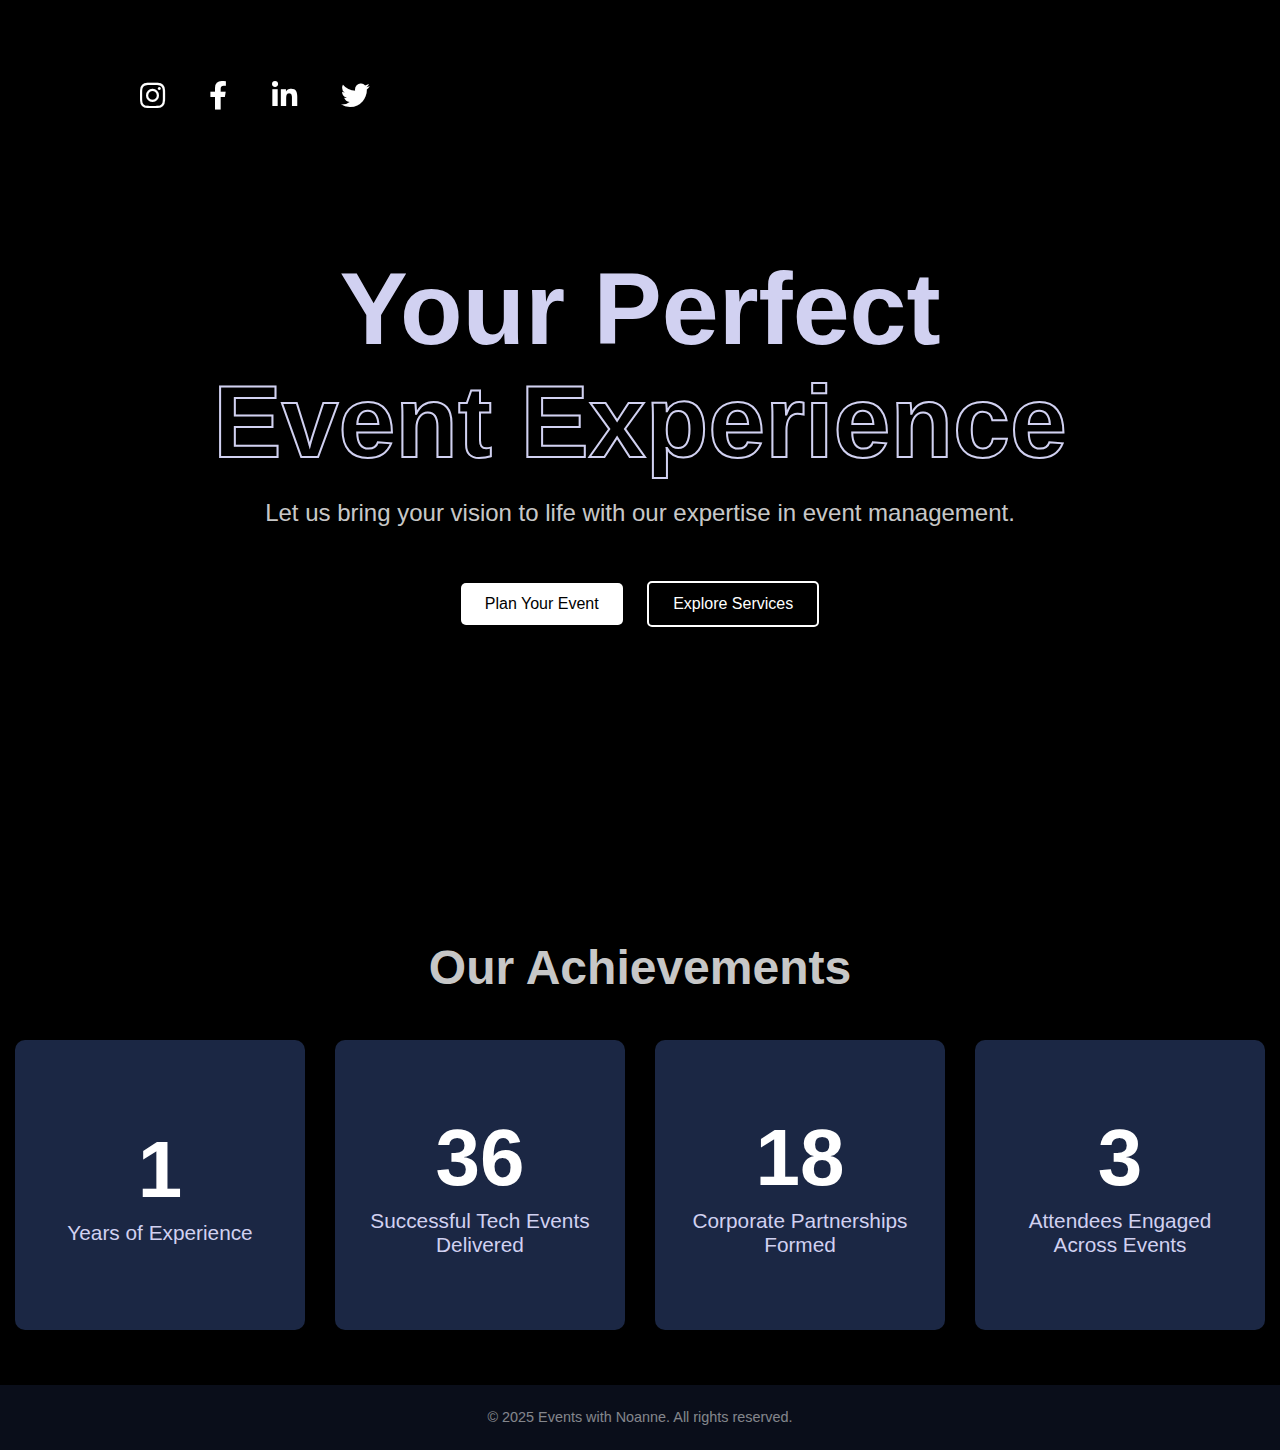
==== index.html @ 1ac38694 "minor adjustments to the styling" ====
<!DOCTYPE html>
<html lang="en">
<head>
  <meta charset="UTF-8">
  <meta name="viewport" content="width=device-width, initial-scale=1.0">
  <title>Events with Noanne</title>
  <link rel="stylesheet" href="styles.css">
  <link rel="stylesheet" href="https://cdnjs.cloudflare.com/ajax/libs/font-awesome/5.15.4/css/all.min.css">
</head>
<body>
  <header class="header">
    <nav class="transparent-nav">
      <div class="social-icons">
        <a href="https://instagram.com" target="_blank"><i class="fab fa-instagram"></i></a>
        <a href="https://facebook.com" target="_blank"><i class="fab fa-facebook-f"></i></a>
        <a href="https://linkedin.com" target="_blank"><i class="fab fa-linkedin-in"></i></a>
        <a href="https://twitter.com" target="_blank"><i class="fab fa-twitter"></i></a>
      </div>
      <div class="menu-icon" onclick="toggleDropdown()">
        <i class="fas fa-bars"></i>
      </div>
      <div id="dropdown-menu" class="dropdown-content">
        <a href="#home">Home</a>
        <a href="#services">Services</a>
        <a href="#about">About</a>
      </div>
    </nav>
  </header>

  <main class="landing">
    <div class="container">
      <h1 class="big-text">Your Perfect</h1>
      <h1 class="big-text outline">Event Experience</h1>
      <p class="subtitle">Let us bring your vision to life with our expertise in event management.</p>
      <div class="cta-buttons">
        <button class="button primary" onclick="window.location='#contact'">Plan Your Event</button>
        <button class="button secondary" onclick="window.location='#services'">Explore Services</button>
      </div>
    </div>
  </main>

  <section class="statistics">
    <h2>Our Achievements</h2>
    <div class="stats-grid">
      <div class="stat-item">
        <h3>5+</h3>
        <p>Years of Experience</p>
      </div>
      <div class="stat-item">
        <h3>100+</h3>
        <p>Successful Tech Events Delivered</p>
      </div>
      <div class="stat-item">
        <h3>50+</h3>
        <p>Corporate Partnerships Formed</p>
      </div>
      <div class="stat-item">
        <h3>10K+</h3>
        <p>Attendees Engaged Across Events</p>
      </div>
    </div>
  </section>

  <footer class="footer">
    <p>&copy; 2025 Events with Noanne. All rights reserved.</p>
  </footer>

  <script src="script.js"></script>
</body>
</html>
---- styles.css ----
/* Global Styles */
body {
    margin: 0;
    font-family: Arial, sans-serif;
    background-color: black;
    color: #d1d1f1;
    overflow-x: hidden;
  }
  
  header {
    display: flex;
    justify-content: space-between;
    align-items: center;
    padding: 20px 40px;
    background: none;
    position: sticky;
    top: 0;
    z-index: 1000;
}

.navigation .cta {
    margin-left: 10px;
}

.transparent-nav {
    position: fixed;
    top: 0;
    width: 100%;
    display: flex;
    justify-content: space-between;
    align-items: center;
    background: none;
    padding: 80px;
    padding-bottom: 50px;
    z-index: 1000;
  }
  
  .social-icons a {
    margin: 0 20px;
    margin-top: 50px;
    color: white; /* Change icon color to white */
    font-size: 1.8rem; /* Adjust icon size */
  }
  
  .social-icons a:hover {
    color: #ddd; /* Change color on hover */
  }
  
  .menu-icon {
    cursor: pointer;
    color: white; /* Change icon color to white */
  }
  
  .menu-icon:hover {
    color: #ddd; /* Change color on hover */
  }
  
  .dropdown-content {
    display: none;
    position: absolute;
    right: 10px;
    top: 50px;
    background-color: white;
    box-shadow: 0px 8px 16px 0px rgba(0,0,0,0.2);
    z-index: 1;
  }
  
  .dropdown-content a {
    color: black;
    padding: 12px 16px;
    text-decoration: none;
    display: block;
  }
  
  .dropdown-content a:hover {
    background-color: #ddd;
  }
  
  /* Landing Section */
  .landing .container {
    display: flex;
    flex-direction: column;
    align-items: center;
    justify-content: center;
    height: 90vh;
    text-align: center;
    padding: 0 20px;
  }
  
  .big-text {
    font-size: 8vw;
    font-weight: 900;
    line-height: 1.1;
    color: #d1d1f1;
    margin: 0;
  }
  
  .big-text.outline {
    -webkit-text-stroke: 2px #d1d1f1;
    color: transparent;
  }
  
  .subtitle {
    margin-top: 20px;
    font-size: 1.5rem;
    color: #ffffffcc;
  }
  
  .cta-buttons {
    margin-top: 20px;
  }
  
  .button {
    margin: 10px;
    padding: 12px 24px;
    font-size: 1rem;
    border: none;
    border-radius: 5px;
    cursor: pointer;
    transition: all 0.3s ease;
  }
  
  .button.primary {
    background-color: #ffffff;
    color: black;
  }
  
  .button.primary:hover {
    transition: all 0.3s ease;
    background-color: transparent;
    border: 1px solid #ffffff;
    color: white;
  }
  
  .button.secondary {
    background-color: transparent;
    color: #ffffff;
    border: 2px solid #ffffff;
  }
  
  .button.secondary:hover {
    opacity: .9;
    background-color: white;
    color: rgb(0, 0, 0);
  }
  
  /* Statistics Section */
  .statistics {
    background-color: #121a2b;
    padding: 40px 20px;
    text-align: center;
  }
  
  .statistics h2 {
    margin-bottom: 40px;
    font-size: 3rem;
    color: #ffffffcc;
  }
  
  .stats-grid {
    display: grid;
    grid-template-columns: repeat(auto-fit, minmax(150px, 1fr));
    gap: 20px;
  }
  
  .stat-item {
    background-color: #1b2744;
    padding: 20px;
    border-radius: 10px;
    color: #d1d1f1;
  }
  
  .stat-item h3 {
    margin: 0;
    font-size: 2.5rem;
    color: #4a57ff;
  }
  
  /* Footer */
  .footer {
    text-align: center;
    padding: 10px;
    background-color: #0a0e1a;
    font-size: 0.9rem;
    color: #ffffff80;
  }


  /* Additional Styles */

  .statistics {
    text-align: center;
    padding: 50px 0;
    background: none; /* Remove background */
  }
  
  .stats-grid {
    display: flex;
    justify-content: center; /* Center the items */
    flex-wrap: wrap;
    gap: 20px; /* Add gap between items */
  }
  
  .stat-item {
    width: 250px; /* Set width */
    height: 250px; /* Set height */
    display: flex;
    flex-direction: column;
    justify-content: center;
    align-items: center;
    background-color: gradient(to bottom, #1b2744, #0a0e1a); /* Add background color */
    border-radius: 10px; /* Add border radius */
    margin: 5px; /* Reduce margin */
  }
  
  .stat-item h3 {
    font-size: 5rem; /* Increase font size */
    margin: 0;
    color: #ffffff;
  }
  
  .stat-item p {
    margin: 5px 0 0;
    font-size: 1.3rem; /* Increase font size */
  }
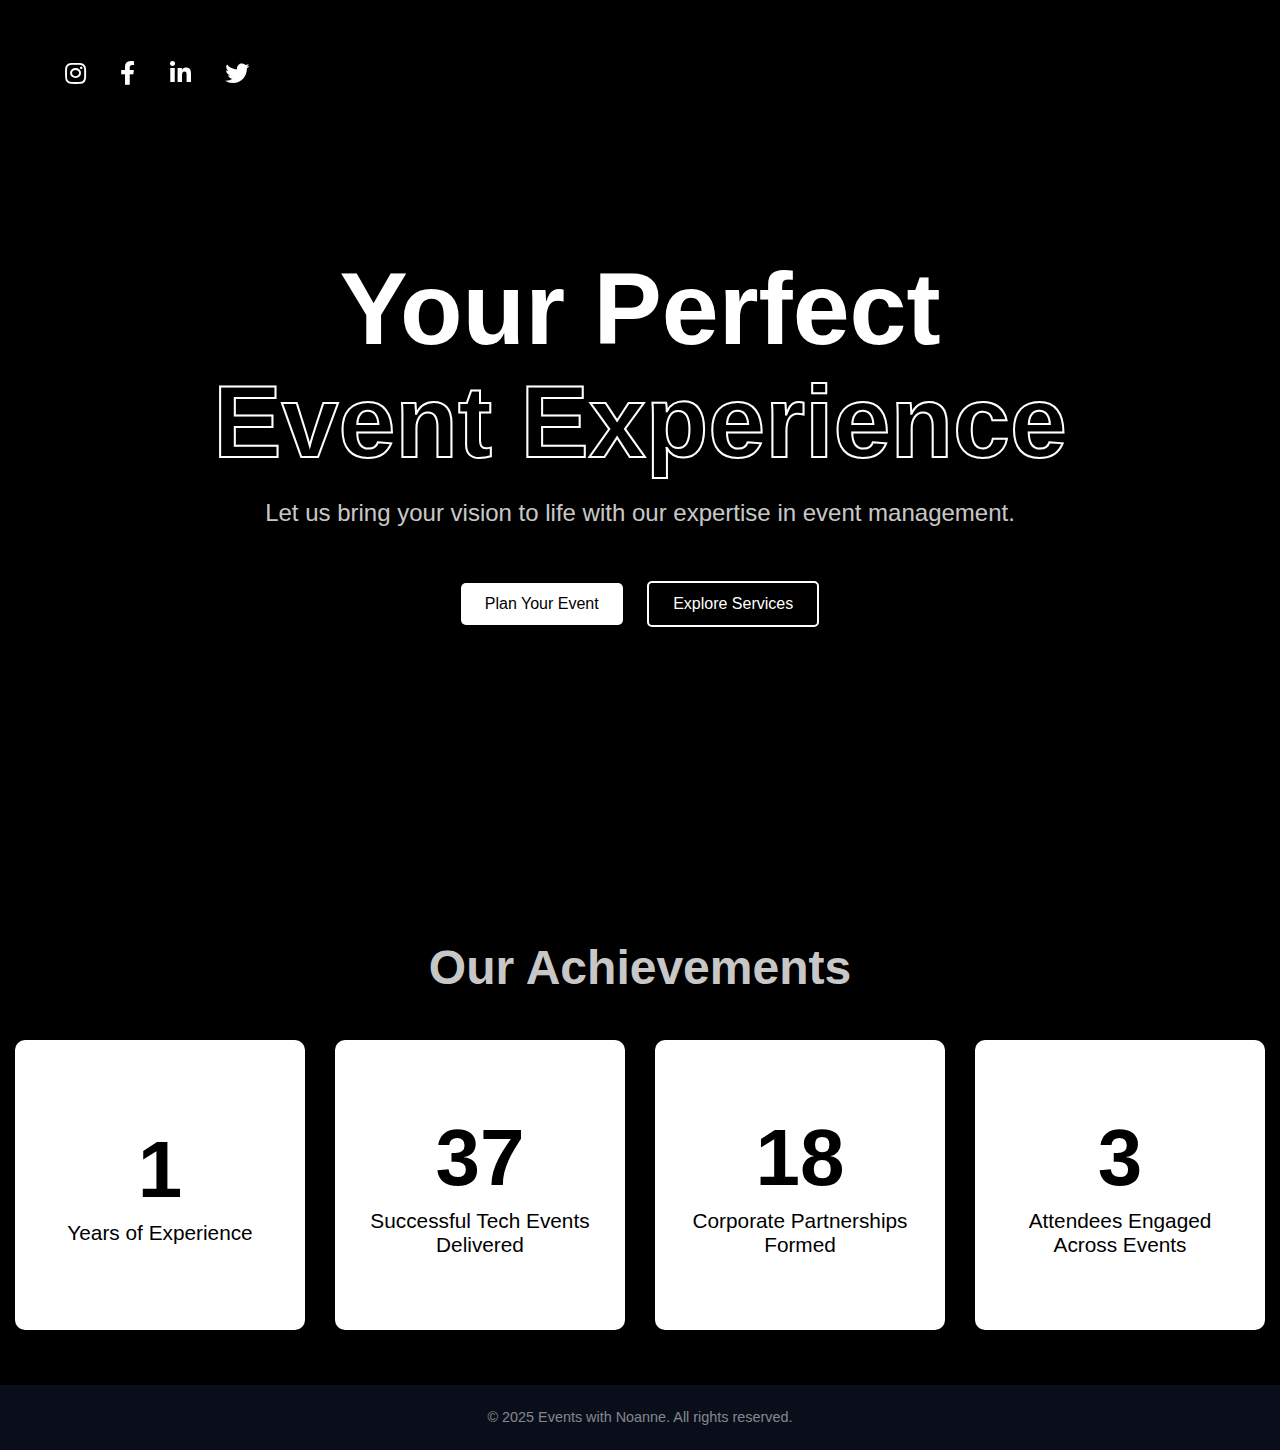
==== commit 9f2ad0ee: "further styling" ====
--- a/index.html
+++ b/index.html
@@ -17,7 +17,7 @@
         <a href="https://twitter.com" target="_blank"><i class="fab fa-twitter"></i></a>
       </div>
       <div class="menu-icon" onclick="toggleDropdown()">
-        <i class="fas fa-bars"></i>
+        <i class="fa fa-bars" aria-hidden="true"></i>
       </div>
       <div id="dropdown-menu" class="dropdown-content">
         <a href="#home">Home</a>
--- a/styles.css
+++ b/styles.css
@@ -23,58 +23,65 @@
 }
 
 .transparent-nav {
-    position: fixed;
-    top: 0;
-    width: 100%;
-    display: flex;
-    justify-content: space-between;
-    align-items: center;
-    background: none;
-    padding: 80px;
-    padding-bottom: 50px;
-    z-index: 1000;
-  }
-  
-  .social-icons a {
-    margin: 0 20px;
-    margin-top: 50px;
-    color: white; /* Change icon color to white */
-    font-size: 1.8rem; /* Adjust icon size */
-  }
-  
-  .social-icons a:hover {
-    color: #ddd; /* Change color on hover */
-  }
-  
-  .menu-icon {
-    cursor: pointer;
-    color: white; /* Change icon color to white */
-  }
-  
-  .menu-icon:hover {
-    color: #ddd; /* Change color on hover */
-  }
-  
-  .dropdown-content {
-    display: none;
-    position: absolute;
-    right: 10px;
-    top: 50px;
-    background-color: white;
-    box-shadow: 0px 8px 16px 0px rgba(0,0,0,0.2);
-    z-index: 1;
-  }
-  
-  .dropdown-content a {
-    color: black;
-    padding: 12px 16px;
-    text-decoration: none;
-    display: block;
-  }
-  
-  .dropdown-content a:hover {
-    background-color: #ddd;
-  }
+  position: fixed;
+  top: 0;
+  width: 100%;
+  display: flex;
+  justify-content: space-between;
+  align-items: center;
+  background: none;
+  padding: 10px;
+  z-index: 1000;
+}
+
+.social-icons {
+  margin-top: 50px; /* Add space on top of the icons */
+}
+
+.social-icons a {
+  margin: 0 15px; /* Add space between the icons */
+  color: white; /* Change icon color to white */
+  font-size: 1.5rem; /* Adjust icon size */
+}
+
+.social-icons a:hover {
+  color: #ddd; /* Change color on hover */
+}
+
+.menu-icon > i {
+  cursor: pointer;
+  color: white; /* Change icon color to white */
+  margin-left: 100px; /* Push the menu icon to the far right */
+}
+
+. fa fa-bars {
+  font-size: 1.5rem; /* Adjust icon size */
+}
+
+.menu-icon:hover {
+  color: #ddd; /* Change color on hover */
+}
+
+.dropdown-content {
+  display: none;
+  position: absolute;
+  right: 10px;
+  top: 50px;
+  background-color: white;
+  box-shadow: 0px 8px 16px 0px rgba(0,0,0,0.2);
+  z-index: 1;
+}
+
+.dropdown-content a {
+  color: black;
+  padding: 12px 16px;
+  text-decoration: none;
+  display: block;
+}
+
+.dropdown-content a:hover {
+  background-color: #ddd;
+}
   
   /* Landing Section */
   .landing .container {
@@ -91,12 +98,12 @@
     font-size: 8vw;
     font-weight: 900;
     line-height: 1.1;
-    color: #d1d1f1;
+    color: #ffffff;
     margin: 0;
   }
   
   .big-text.outline {
-    -webkit-text-stroke: 2px #d1d1f1;
+    -webkit-text-stroke: 2px #ffffff;
     color: transparent;
   }
   
@@ -146,7 +153,7 @@
   
   /* Statistics Section */
   .statistics {
-    background-color: #121a2b;
+    background-color: #ffffff;
     padding: 40px 20px;
     text-align: center;
   }
@@ -208,7 +215,7 @@
     flex-direction: column;
     justify-content: center;
     align-items: center;
-    background-color: gradient(to bottom, #1b2744, #0a0e1a); /* Add background color */
+    background-color: #ffffff; /* Add background color */
     border-radius: 10px; /* Add border radius */
     margin: 5px; /* Reduce margin */
   }
@@ -216,10 +223,11 @@
   .stat-item h3 {
     font-size: 5rem; /* Increase font size */
     margin: 0;
-    color: #ffffff;
+    color: #000000;
   }
   
   .stat-item p {
     margin: 5px 0 0;
     font-size: 1.3rem; /* Increase font size */
+    color: #000000;
   }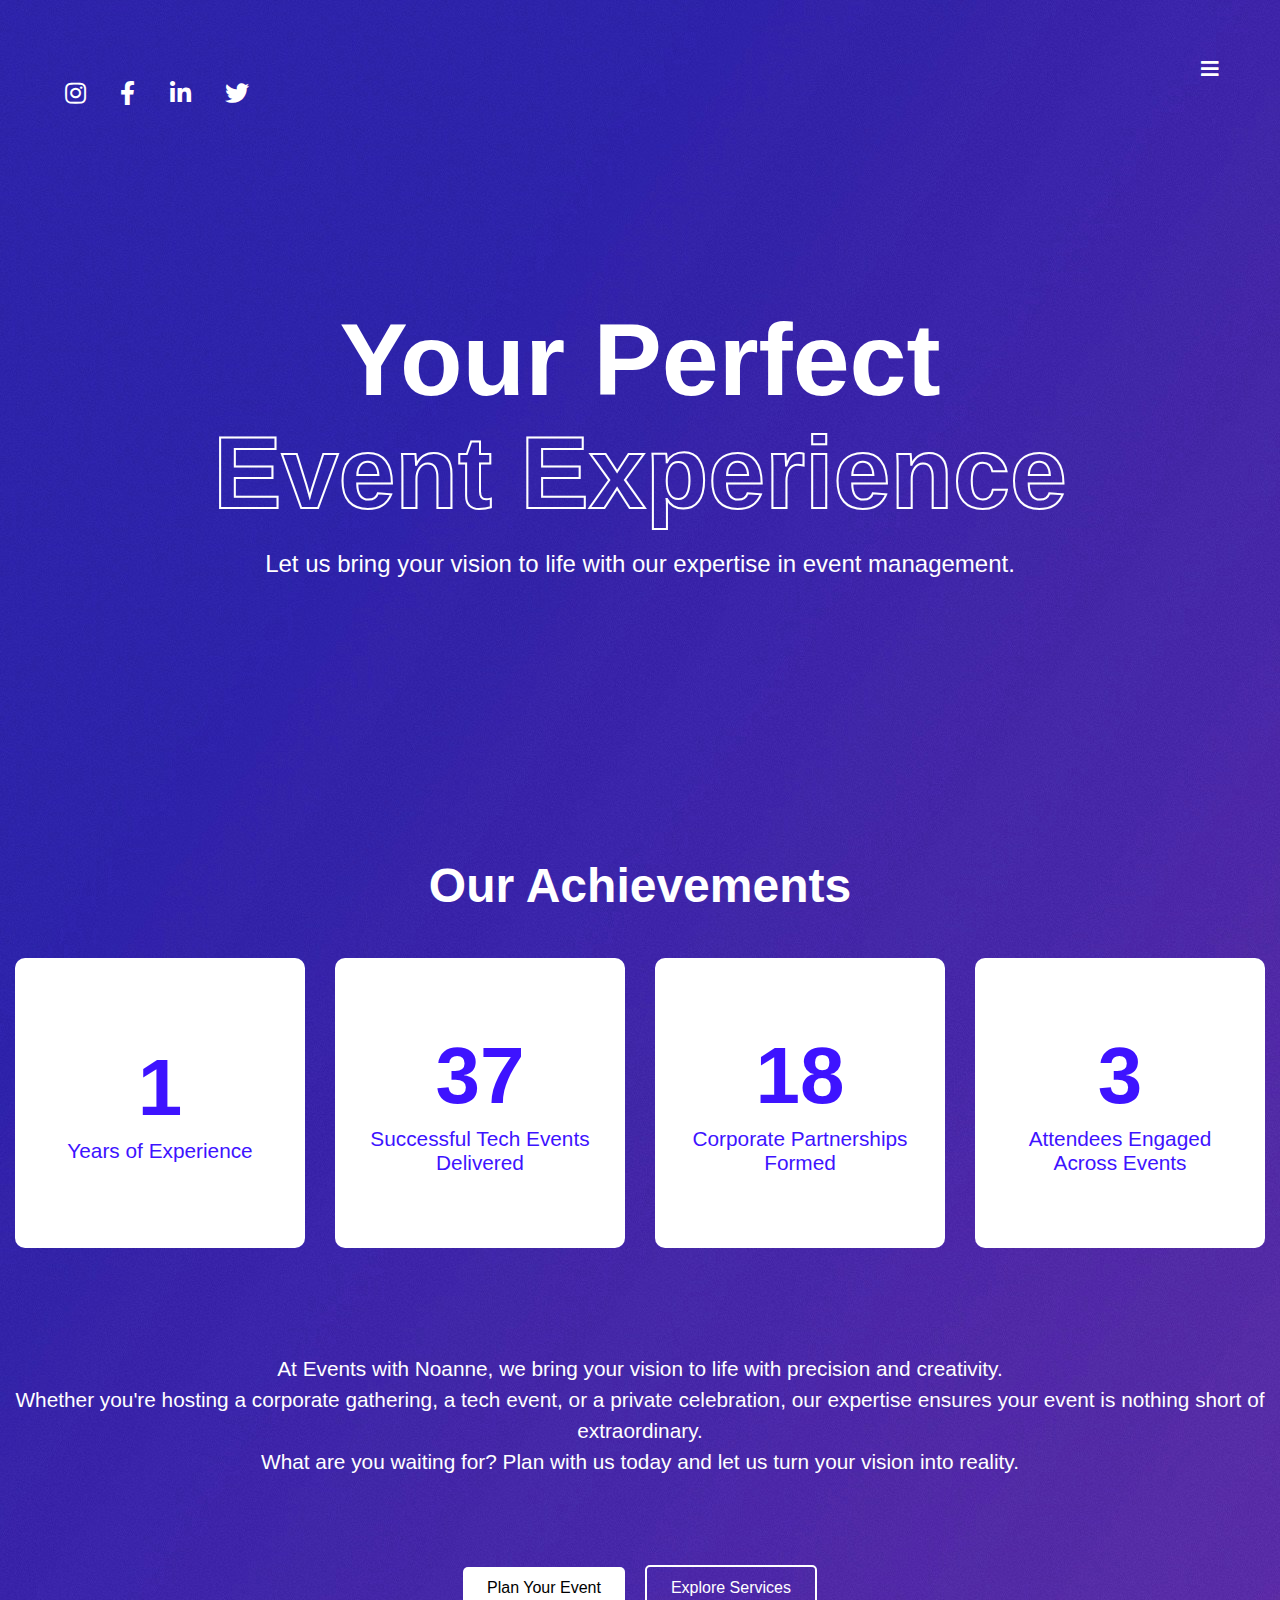
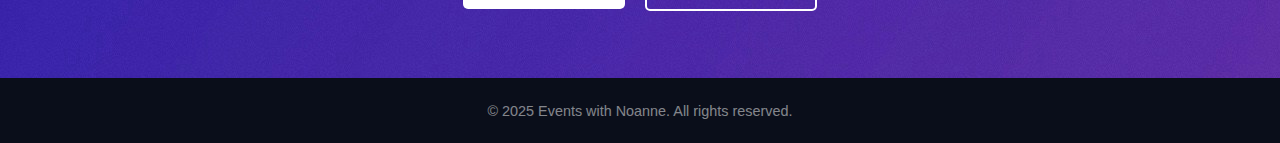
==== commit 0218bce6: "added a background picture, changed the styling abit" ====
--- a/index.html
+++ b/index.html
@@ -15,15 +15,14 @@
         <a href="https://facebook.com" target="_blank"><i class="fab fa-facebook-f"></i></a>
         <a href="https://linkedin.com" target="_blank"><i class="fab fa-linkedin-in"></i></a>
         <a href="https://twitter.com" target="_blank"><i class="fab fa-twitter"></i></a>
+        <a href="#"><i class="fab fa-house" style="color: #ffffff;"></i></a>
       </div>
-      <div class="menu-icon" onclick="toggleDropdown()">
-        <i class="fa fa-bars" aria-hidden="true"></i>
+
+
+      <div class="nav-icon">
+          <a href="" target="_blank"><i class="fa fa-bars"></i></a>
       </div>
-      <div id="dropdown-menu" class="dropdown-content">
-        <a href="#home">Home</a>
-        <a href="#services">Services</a>
-        <a href="#about">About</a>
-      </div>
+
     </nav>
   </header>
 
@@ -32,13 +31,9 @@
       <h1 class="big-text">Your Perfect</h1>
       <h1 class="big-text outline">Event Experience</h1>
       <p class="subtitle">Let us bring your vision to life with our expertise in event management.</p>
-      <div class="cta-buttons">
-        <button class="button primary" onclick="window.location='#contact'">Plan Your Event</button>
-        <button class="button secondary" onclick="window.location='#services'">Explore Services</button>
-      </div>
     </div>
   </main>
-
+  
   <section class="statistics">
     <h2>Our Achievements</h2>
     <div class="stats-grid">
@@ -60,6 +55,14 @@
       </div>
     </div>
   </section>
+  <section>
+    <p class="description">At Events with Noanne, we bring your vision to life with precision and creativity.<br>Whether you're hosting a corporate gathering, a tech event, or a private celebration, our expertise ensures your event is nothing short of extraordinary. <br>What are you waiting for? Plan with us today and let us turn your vision into reality.</p>
+    <div class="cta-buttons">
+      <button class="button primary" onclick="window.location='#contact'">Plan Your Event</button>
+      <button class="button secondary" onclick="window.location='#services'">Explore Services</button>
+    </div>
+
+  </section>
 
   <footer class="footer">
     <p>&copy; 2025 Events with Noanne. All rights reserved.</p>
--- a/styles.css
+++ b/styles.css
@@ -3,17 +3,18 @@
     margin: 0;
     font-family: Arial, sans-serif;
     background-color: black;
+    background-image: url(./Assets/event-6927353.jpg);
     color: #d1d1f1;
     overflow-x: hidden;
   }
   
   header {
+    position: relative;
     display: flex;
     justify-content: space-between;
     align-items: center;
     padding: 20px 40px;
     background: none;
-    position: sticky;
     top: 0;
     z-index: 1000;
 }
@@ -23,9 +24,9 @@
 }
 
 .transparent-nav {
-  position: fixed;
+  position: relative;
   top: 0;
-  width: 100%;
+  width: 150%;
   display: flex;
   justify-content: space-between;
   align-items: center;
@@ -33,6 +34,21 @@
   padding: 10px;
   z-index: 1000;
 }
+.nav-icon {
+  padding: 1px;
+  color: white;
+  margin: 10px;
+  margin-left: 170px;
+  font-size: 20px;
+  font-family: Arial, Helvetica, sans-serif;
+  font-weight: 1000;
+  text-align: center;
+  text-decoration: none;
+}
+.nav-icon > a {
+  cursor: pointer;
+  color: white; /* Change icon color to white */
+}
 
 .social-icons {
   margin-top: 50px; /* Add space on top of the icons */
@@ -48,40 +64,20 @@
   color: #ddd; /* Change color on hover */
 }
 
+.menu-icon {
+  margin-right: 170px;
+}
+
 .menu-icon > i {
   cursor: pointer;
   color: white; /* Change icon color to white */
-  margin-left: 100px; /* Push the menu icon to the far right */
 }
 
 . fa fa-bars {
-  font-size: 1.5rem; /* Adjust icon size */
-}
-
-.menu-icon:hover {
-  color: #ddd; /* Change color on hover */
-}
-
-.dropdown-content {
-  display: none;
-  position: absolute;
-  right: 10px;
-  top: 50px;
-  background-color: white;
-  box-shadow: 0px 8px 16px 0px rgba(0,0,0,0.2);
-  z-index: 1;
-}
-
-.dropdown-content a {
-  color: black;
-  padding: 12px 16px;
-  text-decoration: none;
-  display: block;
-}
-
-.dropdown-content a:hover {
-  background-color: #ddd;
-}
+  font-size: 1.9rem; /* Adjust icon size */
+}
+
+
   
   /* Landing Section */
   .landing .container {
@@ -89,7 +85,7 @@
     flex-direction: column;
     align-items: center;
     justify-content: center;
-    height: 90vh;
+    height: 70vh;
     text-align: center;
     padding: 0 20px;
   }
@@ -110,11 +106,28 @@
   .subtitle {
     margin-top: 20px;
     font-size: 1.5rem;
-    color: #ffffffcc;
-  }
+    color: #ffffff;
+  }
+
+  .description {
+    margin-top: 50px;
+    font-size: 1.3rem;
+    color: #ffffff;
+    text-align: center;
+    /* max-width: 800px; */
+    line-height: 1.5;
+  }
+  
   
   .cta-buttons {
     margin-top: 20px;
+    display: flex;
+    flex-direction: row;
+    align-items: center;
+    justify-content: center;
+    height: 20vh;
+    text-align: center;
+    padding: 0 20px;
   }
   
   .button {
@@ -161,7 +174,7 @@
   .statistics h2 {
     margin-bottom: 40px;
     font-size: 3rem;
-    color: #ffffffcc;
+    color: #ffffff;
   }
   
   .stats-grid {
@@ -223,11 +236,11 @@
   .stat-item h3 {
     font-size: 5rem; /* Increase font size */
     margin: 0;
-    color: #000000;
+    color: #3e13ff;
   }
   
   .stat-item p {
     margin: 5px 0 0;
     font-size: 1.3rem; /* Increase font size */
-    color: #000000;
+    color: #3e13ff;
   }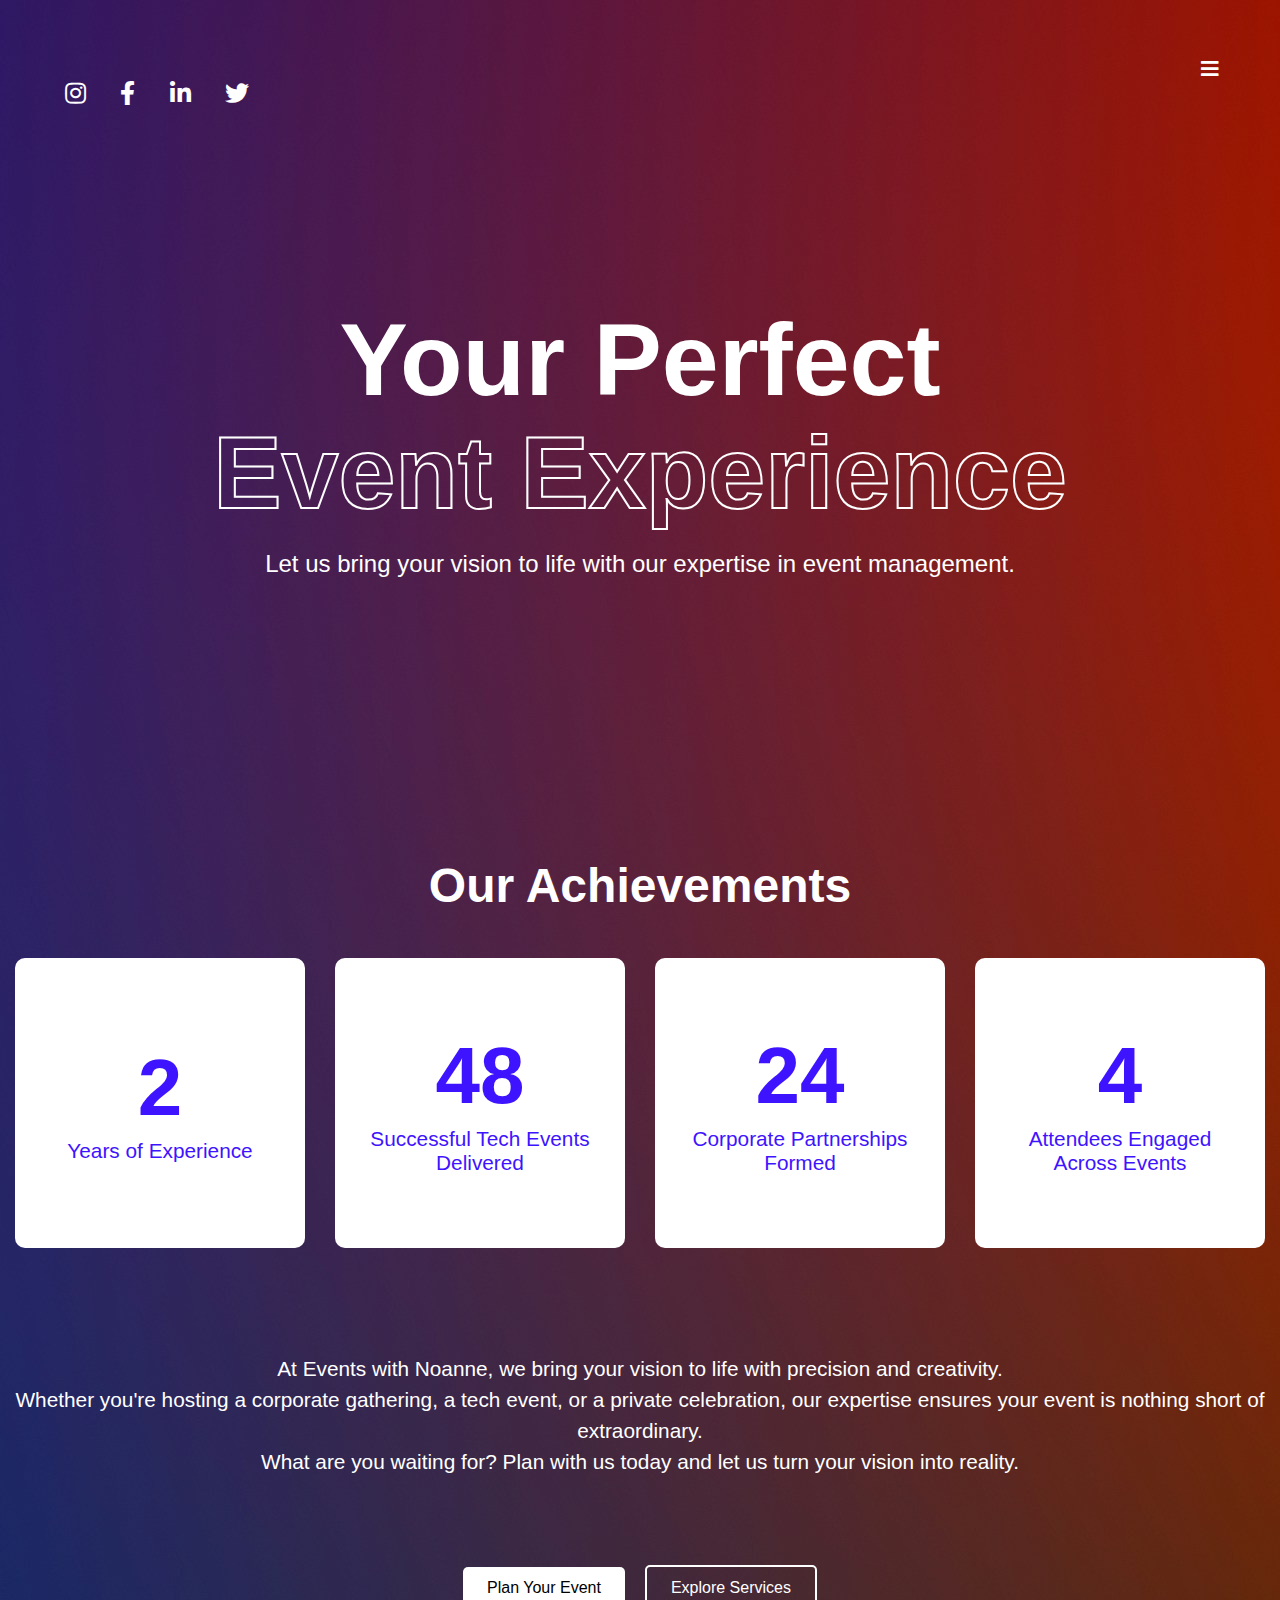
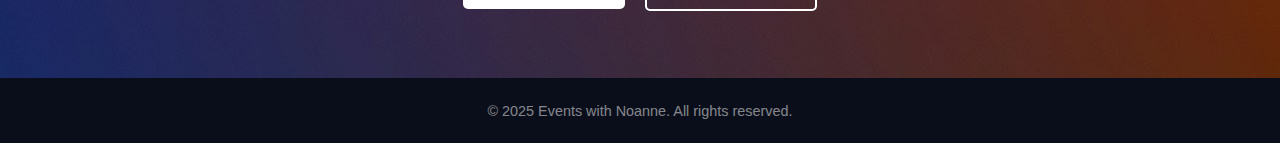
==== commit b2177c15: "Added a menu page and stylings for it" ====
--- a/index.html
+++ b/index.html
@@ -20,7 +20,7 @@
 
 
       <div class="nav-icon">
-          <a href="" target="_blank"><i class="fa fa-bars"></i></a>
+          <a href="menu.html" target="_blank"><i class="fa fa-bars"></i></a>
       </div>
 
     </nav>
--- a/styles.css
+++ b/styles.css
@@ -3,7 +3,7 @@
     margin: 0;
     font-family: Arial, sans-serif;
     background-color: black;
-    background-image: url(./Assets/event-6927353.jpg);
+    background-image: url(./Assets/event.jpg);
     color: #d1d1f1;
     overflow-x: hidden;
   }
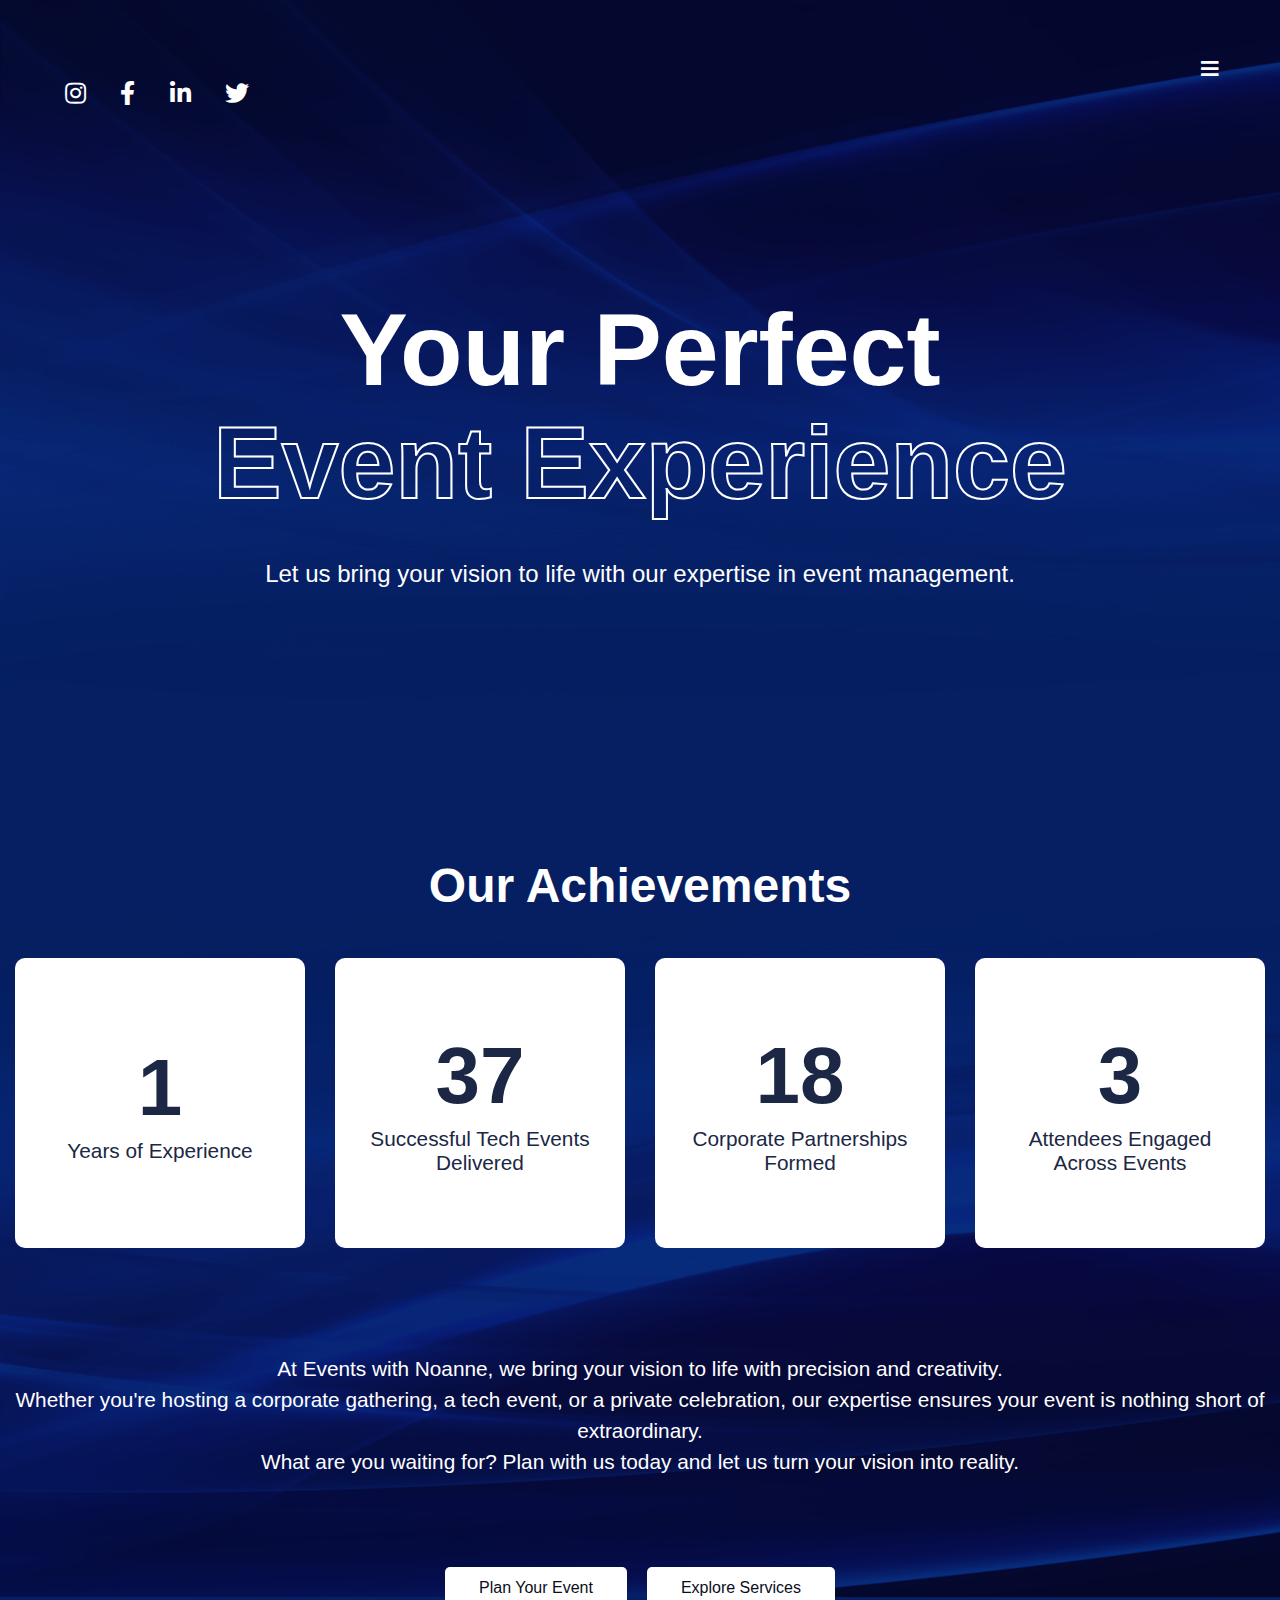
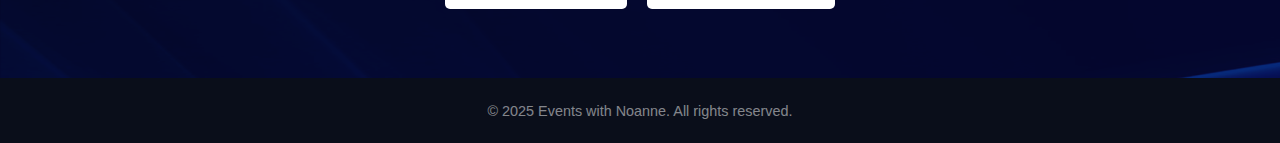
==== commit 5c3406c6: "added new pages, made changes to prevoius ones and linked them to one another" ====
--- a/index.html
+++ b/index.html
@@ -58,8 +58,8 @@
   <section>
     <p class="description">At Events with Noanne, we bring your vision to life with precision and creativity.<br>Whether you're hosting a corporate gathering, a tech event, or a private celebration, our expertise ensures your event is nothing short of extraordinary. <br>What are you waiting for? Plan with us today and let us turn your vision into reality.</p>
     <div class="cta-buttons">
-      <button class="button primary" onclick="window.location='#contact'">Plan Your Event</button>
-      <button class="button secondary" onclick="window.location='#services'">Explore Services</button>
+      <button class="button primary"><a href="contact.html">Plan Your Event</a></button>
+      <button class="button primary"><a href="services.html">Explore Services</a></button>
     </div>
 
   </section>
--- a/styles.css
+++ b/styles.css
@@ -3,7 +3,7 @@
     margin: 0;
     font-family: Arial, sans-serif;
     background-color: black;
-    background-image: url(./Assets/event.jpg);
+    background-image: url(./Assets/abstract-2709402.png);
     color: #d1d1f1;
     overflow-x: hidden;
   }
@@ -73,8 +73,16 @@
   color: white; /* Change icon color to white */
 }
 
+.menu-icon > i:hover {
+  color: #ddddddd3; /* Change color on hover */
+}
+
 . fa fa-bars {
   font-size: 1.9rem; /* Adjust icon size */
+}
+
+.fa fa-bars:hover {
+  color: #ddddddd3; /* Change color on hover */
 }
 
 
@@ -104,7 +112,7 @@
   }
   
   .subtitle {
-    margin-top: 20px;
+    margin-top: 40px;
     font-size: 1.5rem;
     color: #ffffff;
   }
@@ -128,6 +136,22 @@
     height: 20vh;
     text-align: center;
     padding: 0 20px;
+  }
+
+  .cta-buttons a {
+    color: #0a0e1a;
+    text-decoration: none;
+    margin: 10px;
+
+    font-size: 1rem;
+    border: none;
+    border-radius: 5px;
+    cursor: pointer;
+    transition: all 0.3s ease;
+  }
+
+  .cta-buttons a:hover {
+    color: #ddddddd3;
   }
   
   .button {
@@ -161,7 +185,7 @@
   .button.secondary:hover {
     opacity: .9;
     background-color: white;
-    color: rgb(0, 0, 0);
+    color: rgb(255, 255, 255);
   }
   
   /* Statistics Section */
@@ -236,11 +260,11 @@
   .stat-item h3 {
     font-size: 5rem; /* Increase font size */
     margin: 0;
-    color: #3e13ff;
+    color: #1b2744;
   }
   
   .stat-item p {
     margin: 5px 0 0;
     font-size: 1.3rem; /* Increase font size */
-    color: #3e13ff;
+    color: #1b2744;
   }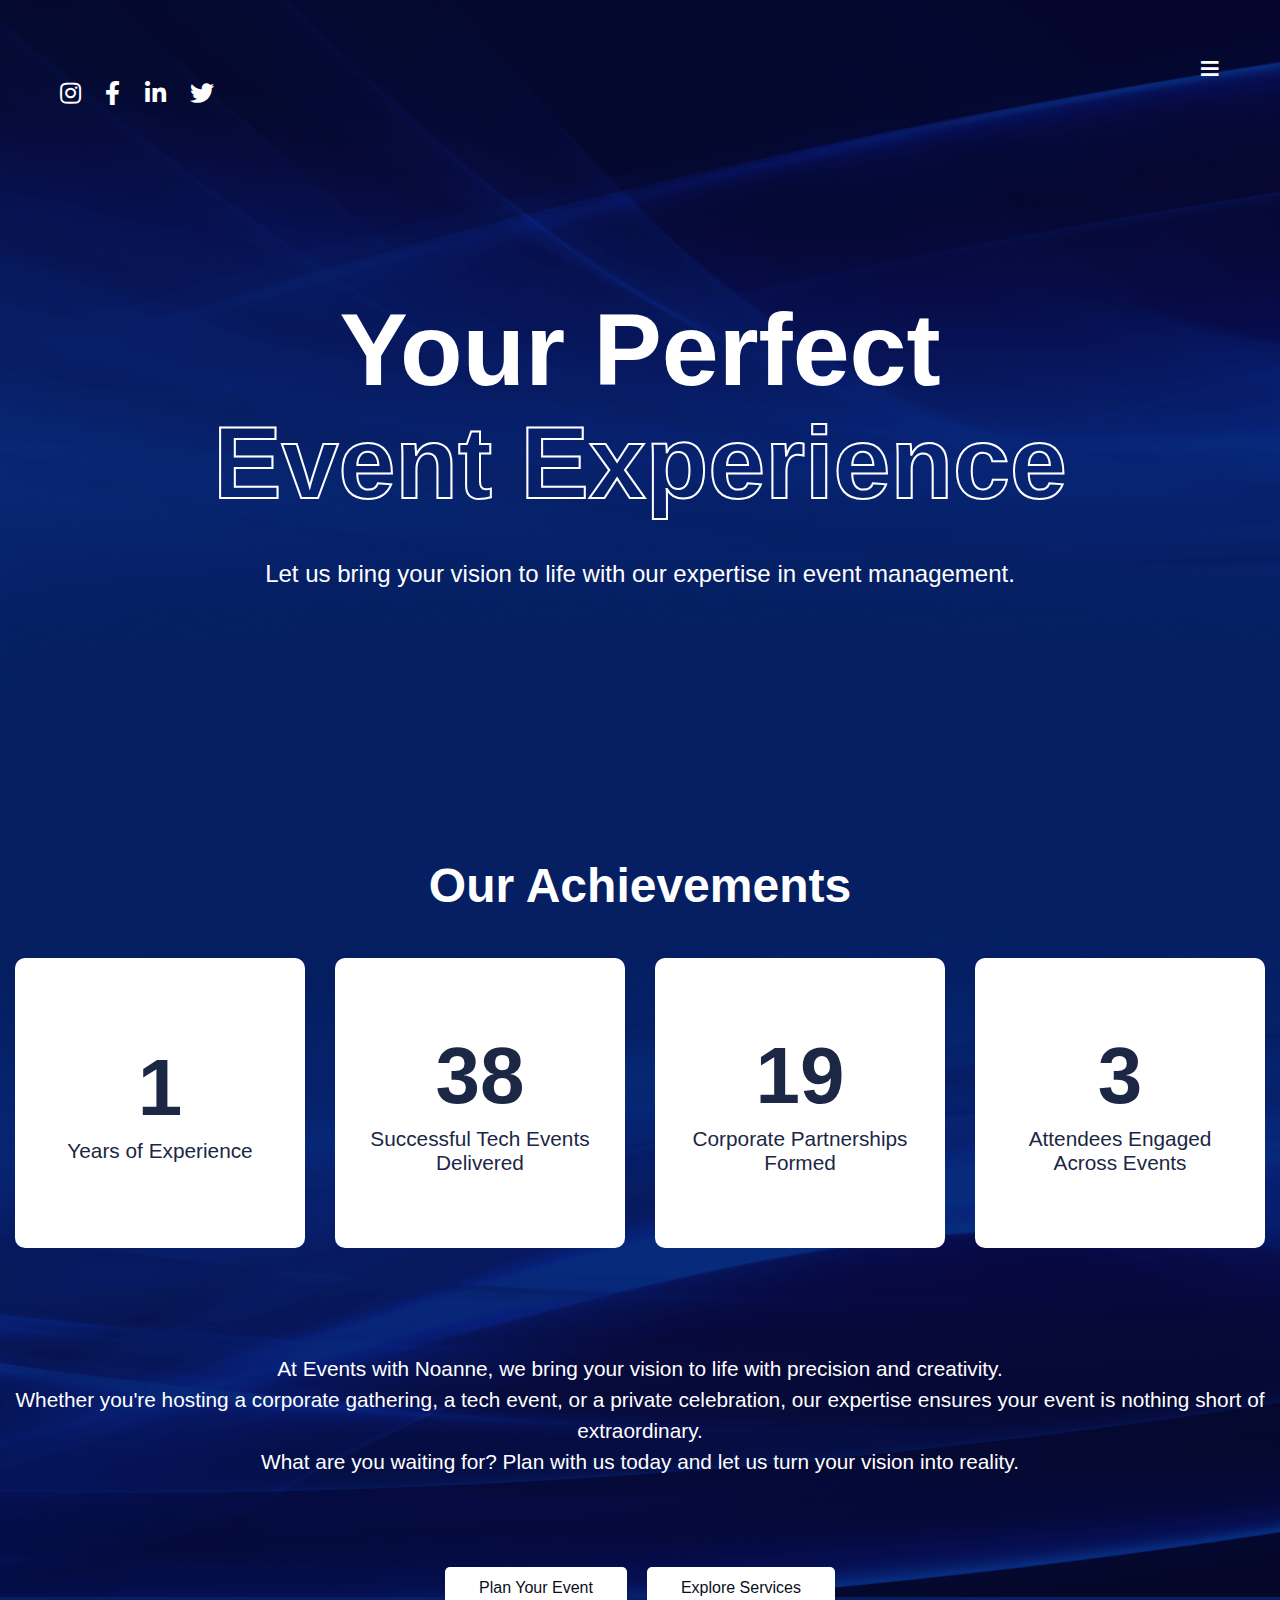
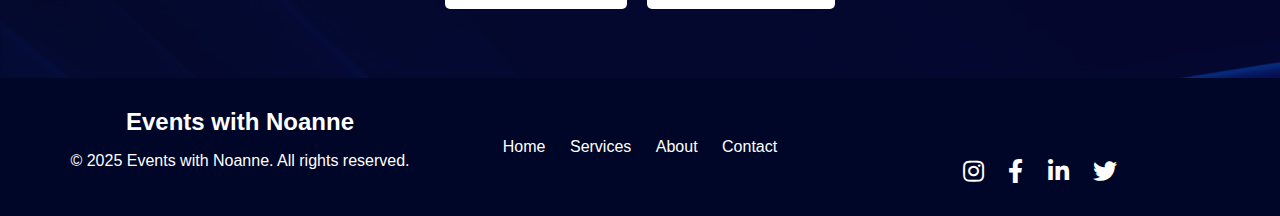
==== commit a6ee2754: "minor changes" ====
--- a/index.html
+++ b/index.html
@@ -65,7 +65,28 @@
   </section>
 
   <footer class="footer">
-    <p>&copy; 2025 Events with Noanne. All rights reserved.</p>
+    <div class="footer-container">
+      <div class="footer-left">
+        <h3>Events with Noanne</h3>
+        <p>&copy; 2025 Events with Noanne. All rights reserved.</p>
+      </div>
+      <div class="footer-center">
+        <ul class="footer-links">
+          <li><a href="index.html">Home</a></li>
+          <li><a href="services.html">Services</a></li>
+          <li><a href="about.html">About</a></li>
+          <li><a href="contact.html">Contact</a></li>
+        </ul>
+      </div>
+      <div class="footer-right">
+        <div class="social-icons">
+          <a href="https://instagram.com" target="_blank"><i class="fab fa-instagram"></i></a>
+          <a href="https://facebook.com" target="_blank"><i class="fab fa-facebook-f"></i></a>
+          <a href="https://linkedin.com" target="_blank"><i class="fab fa-linkedin-in"></i></a>
+          <a href="https://twitter.com" target="_blank"><i class="fab fa-twitter"></i></a>
+        </div>
+      </div>
+    </div>
   </footer>
 
   <script src="script.js"></script>
--- a/styles.css
+++ b/styles.css
@@ -219,16 +219,6 @@
     font-size: 2.5rem;
     color: #4a57ff;
   }
-  
-  /* Footer */
-  .footer {
-    text-align: center;
-    padding: 10px;
-    background-color: #0a0e1a;
-    font-size: 0.9rem;
-    color: #ffffff80;
-  }
-
 
   /* Additional Styles */
 
@@ -267,4 +257,65 @@
     margin: 5px 0 0;
     font-size: 1.3rem; /* Increase font size */
     color: #1b2744;
+  }
+
+  .footer {
+    background-color: #000627;
+    color: white;
+    padding: 20px 0;
+    text-align: center;
+  }
+  
+  .footer-container {
+    display: flex;
+    justify-content: space-between;
+    align-items: center;
+    flex-wrap: wrap;
+    max-width: 1200px;
+    margin: 0 auto;
+    padding: 0 20px;
+  }
+  
+  .footer-left, .footer-center, .footer-right {
+    flex: 1;
+    margin: 10px;
+  }
+  
+  .footer-left h3 {
+    margin: 0;
+    font-size: 1.5rem;
+  }
+  
+  .footer-center {
+    text-align: center;
+  }
+  
+  .footer-links {
+    list-style: none;
+    padding: 0;
+    margin: 0;
+  }
+  
+  .footer-links li {
+    display: inline;
+    margin: 0 10px;
+  }
+  
+  .footer-links a {
+    color: white;
+    text-decoration: none;
+  }
+  
+  .footer-links a:hover {
+    text-decoration: underline;
+  }
+  
+  .social-icons a {
+    margin: 0 10px;
+    color: white;
+    font-size: 1.5rem;
+  }
+  
+  .social-icons a:hover {
+    color: #ddd;
   }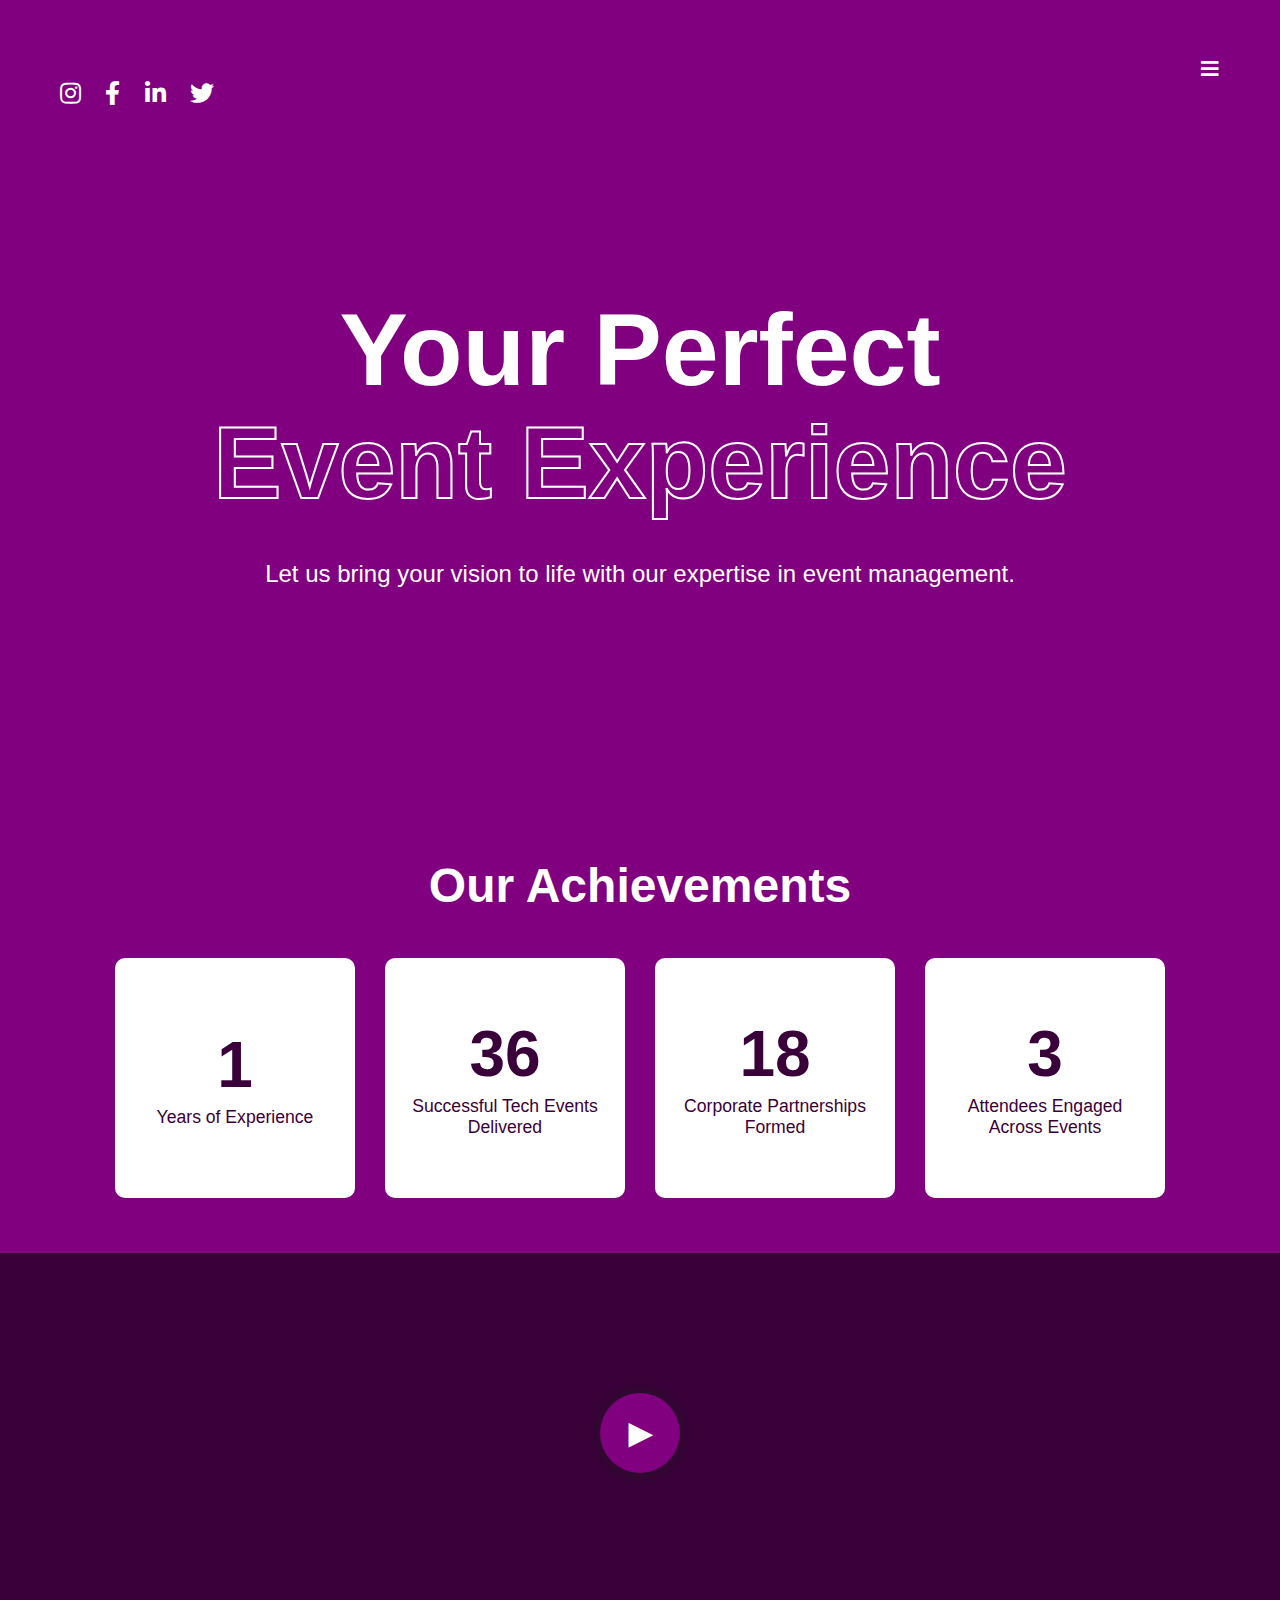
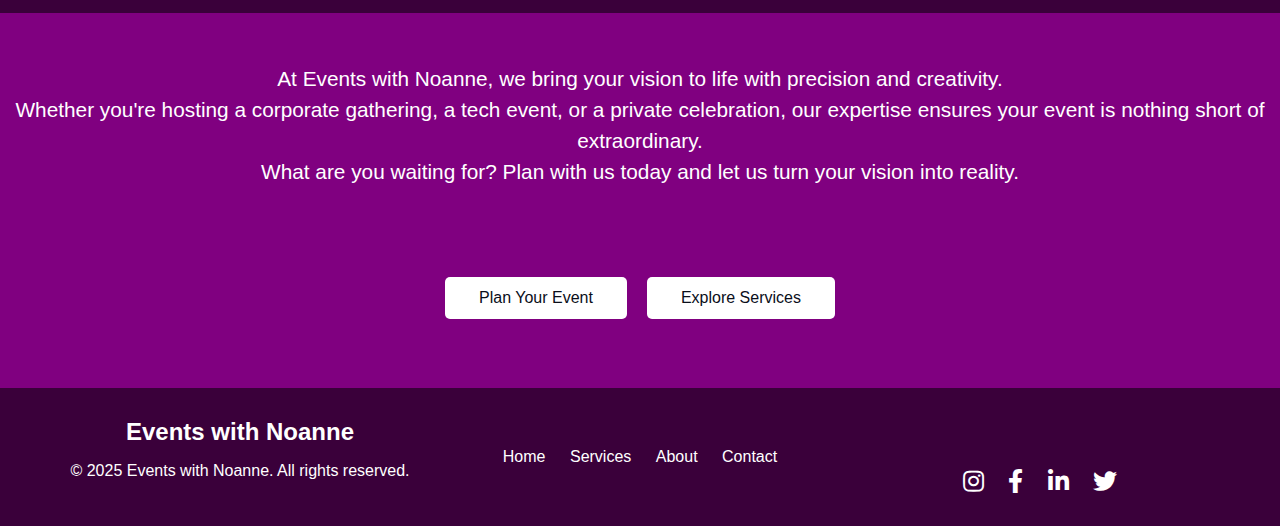
==== commit 87217251: "minor chnages to the about page" ====
--- a/index.html
+++ b/index.html
@@ -55,6 +55,28 @@
       </div>
     </div>
   </section>
+    <section class="video-section">
+
+      <div class="button-container">
+          <div class="play-button" onclick="openVideo()">
+              <span class="play-icon">▶</span>
+          </div>
+          <!-- <div class="circular-text">
+            <div id="circle-text"></div>
+            <div id="words" style="font-size: 24px; text-align: center; margin-top: 100px;">PLAY VIDEO</div>
+          </div> -->
+      </div>
+  
+      <div class="video-container" id="videoModal">
+          <span class="close-btn" onclick="closeVideo()">✖</span>
+          <video id="videoPlayer" controls>
+              <source src="video.mp4" type="video/mp4">
+              Your browser does not support the video tag.
+          </video>
+      </div>
+
+    </section>
+
   <section>
     <p class="description">At Events with Noanne, we bring your vision to life with precision and creativity.<br>Whether you're hosting a corporate gathering, a tech event, or a private celebration, our expertise ensures your event is nothing short of extraordinary. <br>What are you waiting for? Plan with us today and let us turn your vision into reality.</p>
     <div class="cta-buttons">
--- a/styles.css
+++ b/styles.css
@@ -3,7 +3,7 @@
     margin: 0;
     font-family: Arial, sans-serif;
     background-color: black;
-    background-image: url(./Assets/abstract-2709402.png);
+    background-color: #800080;
     color: #d1d1f1;
     overflow-x: hidden;
   }
@@ -173,7 +173,7 @@
     transition: all 0.3s ease;
     background-color: transparent;
     border: 1px solid #ffffff;
-    color: white;
+    color: rgba(255, 255, 255, 0.685);
   }
   
   .button.secondary {
@@ -184,7 +184,7 @@
   
   .button.secondary:hover {
     opacity: .9;
-    background-color: white;
+    background-color: rgba(255, 255, 255, 0.74);
     color: rgb(255, 255, 255);
   }
   
@@ -208,7 +208,7 @@
   }
   
   .stat-item {
-    background-color: #1b2744;
+    background-color: black;
     padding: 20px;
     border-radius: 10px;
     color: #d1d1f1;
@@ -236,8 +236,8 @@
   }
   
   .stat-item {
-    width: 250px; /* Set width */
-    height: 250px; /* Set height */
+    width: 200px; /* Set width */
+    height: 200px; /* Set height */
     display: flex;
     flex-direction: column;
     justify-content: center;
@@ -248,19 +248,19 @@
   }
   
   .stat-item h3 {
-    font-size: 5rem; /* Increase font size */
-    margin: 0;
-    color: #1b2744;
+    font-size: 4rem; /* Increase font size */
+    margin: 0;
+    color: #3a003a;
   }
   
   .stat-item p {
     margin: 5px 0 0;
-    font-size: 1.3rem; /* Increase font size */
-    color: #1b2744;
+    font-size: 1.1rem; /* Increase font size */
+    color: #3a003a;
   }
 
   .footer {
-    background-color: #000627;
+    background-color: #3a003a;
     color: white;
     padding: 20px 0;
     text-align: center;
@@ -318,4 +318,116 @@
   
   .social-icons a:hover {
     color: #ddd;
-  }+  }
+
+  .video-section {
+    display: flex;
+    justify-content: center;
+    align-items: center;
+    height: 40vh;
+    background-color: #240024c4;
+    color: white;
+    margin: 0;
+    font-family: Arial, sans-serif;
+}
+
+/* Button Container */
+.button-container {
+    position: relative;
+    width: 200px;
+    height: 200px;
+}
+
+/* Play Button */
+.play-button {
+    position: absolute;
+    top: 50%;
+    left: 50%;
+    transform: translate(-50%, -50%);
+    width: 80px;
+    height: 80px;
+    background: #800080;
+    border-radius: 50%;
+    display: flex;
+    justify-content: center;
+    align-items: center;
+    cursor: pointer;
+    box-shadow: 0 0 15px rgba(27, 27, 27, 0.8);
+}
+
+/* Play Icon */
+.play-icon {
+    color: white;
+    font-size: 30px;
+    font-weight: bold;
+}
+
+/* Circular Text */
+.circular-text {
+  position: absolute;
+  width: 160px;
+  height: 160px;
+  top: 20px;
+  left: 20px;
+  display: flex;
+  justify-content: center;
+  align-items: center;
+  border-radius: 50%;
+  pointer-events: none; /* ✅ Fix: Allows clicks to pass through */
+}
+
+/* Individual Letters */
+.circular-text span {
+  position: absolute;
+  font-size: 14px;
+  font-weight: bold;
+  color: white;
+  text-transform: uppercase;
+  transform-origin: center;
+  pointer-events: none; /* ✅ Fix: Ensures text does not block clicks */
+}
+
+
+/* Rotating Effect */
+@keyframes rotateText {
+    from {
+        transform: rotate(0deg);
+    }
+    to {
+        transform: rotate(360deg);
+    }
+}
+
+/* Apply Rotation to Circular Text */
+.circular-text {
+    animation: rotateText 8s linear infinite;
+}
+
+/* Video Modal */
+.video-container {
+    display: none;
+    position: fixed;
+    top: 50%;
+    left: 50%;
+    transform: translate(-50%, -50%);
+    background: rgba(0, 0, 0, 0.9);
+    padding: 20px;
+    border-radius: 10px;
+    text-align: center;
+}
+
+video {
+    width: 600px;
+    max-width: 90vw;
+    border-radius: 8px;
+}
+
+/* Close Button */
+.close-btn {
+    position: absolute;
+    top: 10px;
+    right: 15px;
+    font-size: 20px;
+    cursor: pointer;
+    color: white;
+}
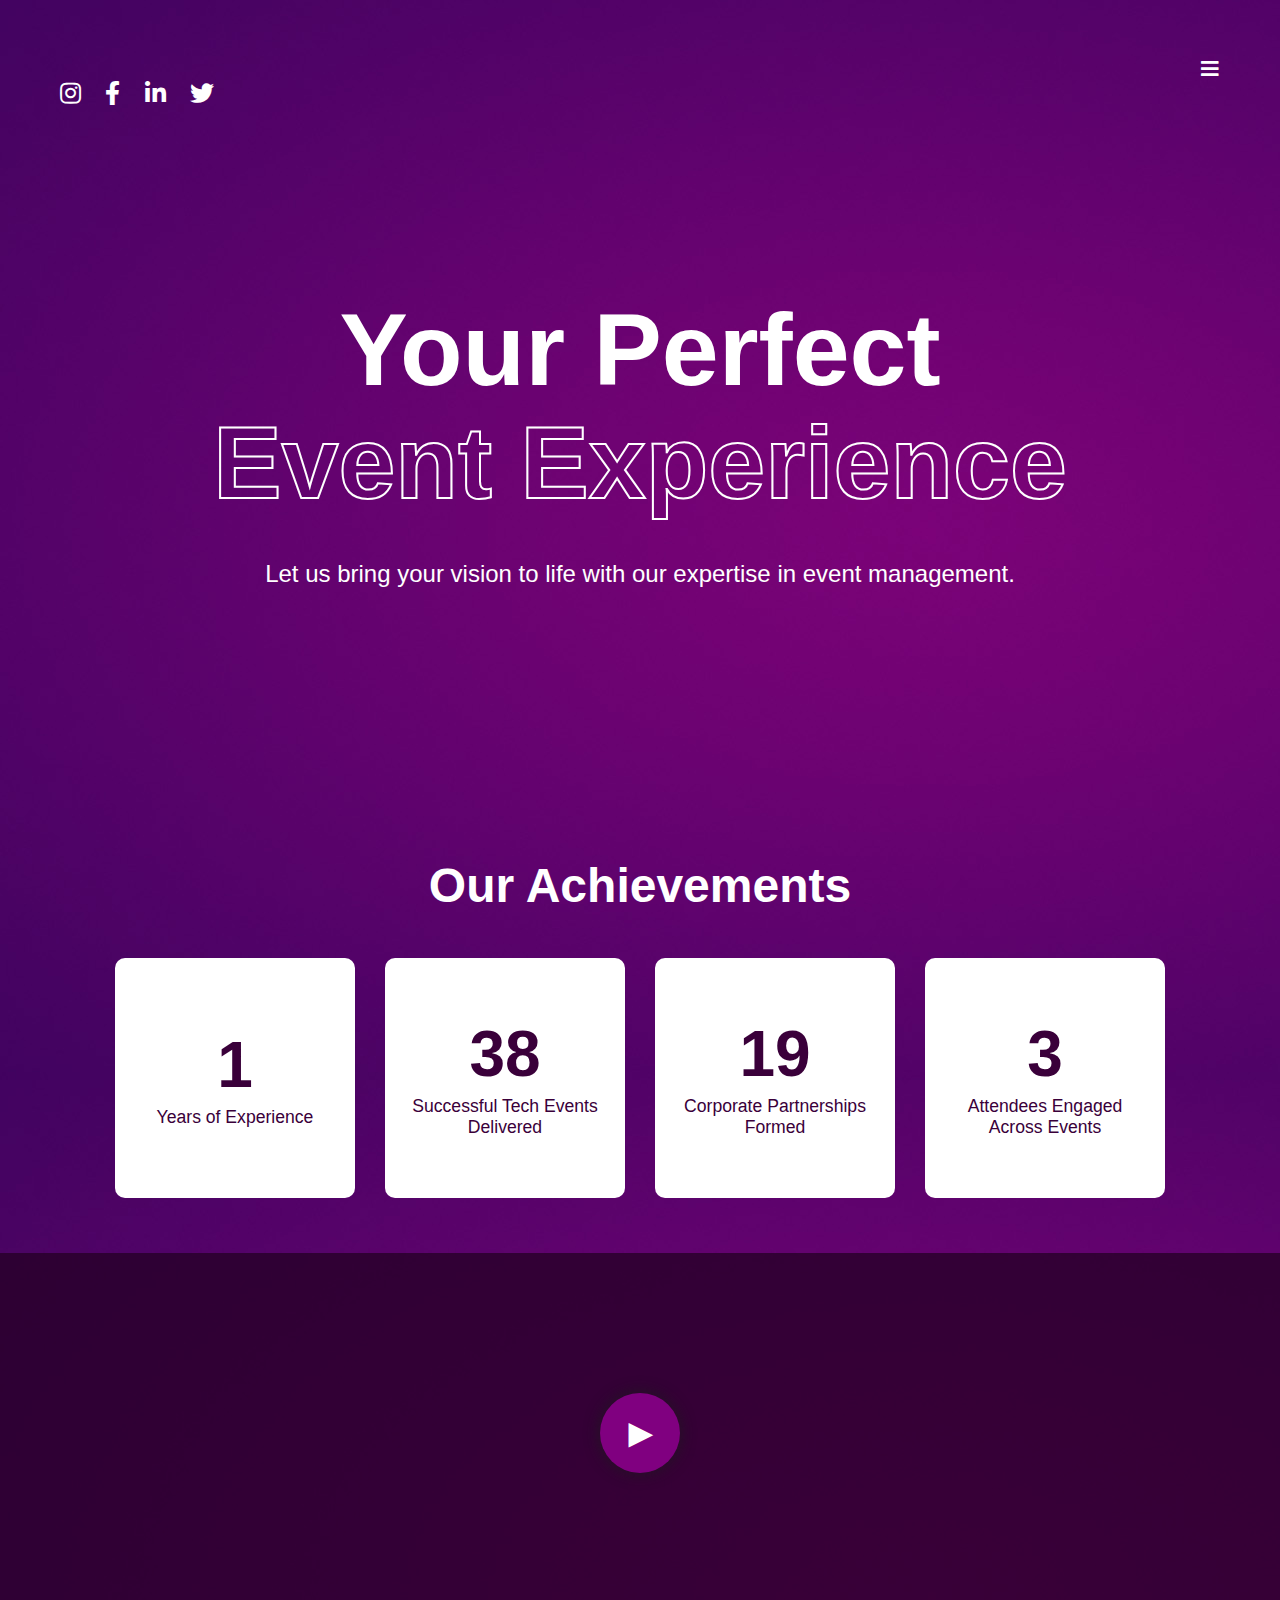
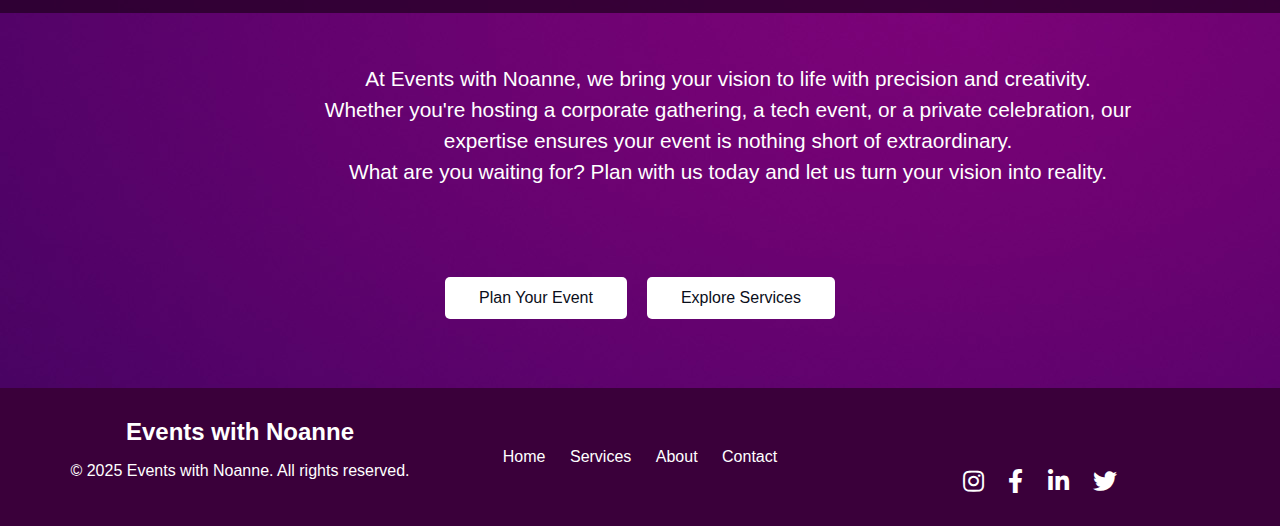
==== commit 10c375ce: "Update social media links across multiple pages" ====
--- a/index.html
+++ b/index.html
@@ -102,10 +102,10 @@
       </div>
       <div class="footer-right">
         <div class="social-icons">
-          <a href="https://instagram.com" target="_blank"><i class="fab fa-instagram"></i></a>
-          <a href="https://facebook.com" target="_blank"><i class="fab fa-facebook-f"></i></a>
-          <a href="https://linkedin.com" target="_blank"><i class="fab fa-linkedin-in"></i></a>
-          <a href="https://twitter.com" target="_blank"><i class="fab fa-twitter"></i></a>
+          <a href="https://instagram.com/eventswithnoanne" target="_blank"><i class="fab fa-instagram"></i></a>
+          <a href="https://facebook.com/eventswithnoanne" target="_blank"><i class="fab fa-facebook-f"></i></a>
+          <a href="https://linkedin.com/eventswithnoanne" target="_blank"><i class="fab fa-linkedin-in"></i></a>
+          <a href="https://twitter.com/eventswithnoanne" target="_blank"><i class="fab fa-twitter"></i></a>
         </div>
       </div>
     </div>
--- a/styles.css
+++ b/styles.css
@@ -4,6 +4,7 @@
     font-family: Arial, sans-serif;
     background-color: black;
     background-color: #800080;
+    background-image: url(./Assets/studio-background-concept-abstract-empty-light-gradient-purple-studio-room-background-product-plain-studio-background.jpg);
     color: #d1d1f1;
     overflow-x: hidden;
   }
@@ -122,6 +123,19 @@
     font-size: 1.3rem;
     color: #ffffff;
     text-align: center;
+    width: 70%;
+    margin-left: 280px;
+    /* max-width: 800px; */
+    line-height: 1.5;
+  }
+
+  .description2 {
+    margin-top: 5px;
+    font-size: 1.3rem;
+    color: #ffffff;
+    text-align: center;
+    width: 70%;
+    margin-left: 280px;
     /* max-width: 800px; */
     line-height: 1.5;
   }
@@ -166,7 +180,7 @@
   
   .button.primary {
     background-color: #ffffff;
-    color: black;
+    color: #3a003a;
   }
   
   .button.primary:hover {
@@ -193,6 +207,11 @@
     background-color: #ffffff;
     padding: 40px 20px;
     text-align: center;
+  }
+  .statistics h4 {
+    margin-bottom: 1px;
+    font-size: 3rem;
+    color: white;
   }
   
   .statistics h2 {
@@ -431,3 +450,328 @@
     cursor: pointer;
     color: white;
 }
+
+.contact-section {
+  font-size: 1rem;
+  margin-bottom: 100px;
+  margin-top: 40px;
+  padding: 20px;
+  background-color: transparent;
+  border-radius: 10px;
+  max-width: 1000px;
+  margin-left: auto;
+  margin-right: auto;
+  box-shadow: #6c6c6c;
+}
+
+.contact-section h2 {
+  margin-bottom: 20px;
+  font-size: 32px;
+}
+
+#contact-form {
+  text-align: left;
+  display: flex;
+  flex-direction: column;
+}
+
+.form-group {
+  display: flex;
+  justify-content: space-between;
+  gap: 10px;
+  margin-bottom: 15px;
+}
+
+.form-group input {
+  width: 100%;
+  padding: 10px;
+  border: none;
+  border-radius: 5px;
+}
+
+textarea {
+  width: 98%;
+  padding: 10px;
+  border: none;
+  border-radius: 5px;
+  margin-bottom: 15px;
+}
+
+.checkbox-group {
+  font-size: 1.3rem;
+  text-align: left;
+  margin-bottom: 15px;
+  display: flex;
+  flex-wrap: wrap;
+  gap: 10px;
+  margin-bottom: 50px;
+}
+
+.checkbox-group label {
+  flex: 1 1 calc(33.333% - 10px); /* Three items per row with space between */
+  display: flex;
+  align-items: center;
+  gap: 10px; /* Space between checkbox and label text */
+}
+
+.checkbox-group p {
+  flex-basis: 100%; /* Ensure the heading spans the full width */
+  margin-bottom: 10px;
+}
+
+
+button {
+  font-size: 1rem;
+  padding: 10px 20px;
+  background-color: #3a003a;
+  color: #ffffff;
+  border: none;
+  border-radius: 5px;
+  cursor: pointer;
+}
+
+button:hover {
+  background-color: #530053;
+}
+
+/* a:link,a:active,a:visited,a:hover{
+	color:#3f51b5;
+} */
+
+.outerdiv
+{
+	width: 100%;
+    min-height: 130vh;
+    background: transparent;
+    display: flex;
+    align-items: center;
+    justify-content: center;
+}
+.innerdiv
+{
+	transform: scale(1.3);
+	margin: 1rem;
+	display: grid;
+	grid-gap: 1.7rem;
+	grid-template-rows: repeat(2,22rem);
+	grid-template-columns: repeat(4,17rem);
+}
+.eachdiv
+{
+	padding: 1rem 2rem;
+    border-radius: 0.8rem;
+    box-shadow: 5px 5px 20px #6d6b6b6b;
+    color: white;
+}
+.div1
+{
+	background: #733FC8;
+    grid-column: 1/3;
+    grid-row: 1/2;
+    background-image: url(https://raw.githubusercontent.com/RahulSahOfficial/testimonials_grid_section/5532c958b7d3c9b910a216b198fdd21c73112d84/images/bg-pattern-quotation.svg);
+    background-repeat: no-repeat;
+    background-position-x: 25rem;
+}
+.div2
+{
+	background:#49556B;
+    grid-column: 3/4;
+    grid-row: 1/2;
+}
+.div3
+{
+	background: white;
+    grid-column: 4/5;
+    grid-row: 1/3;
+    color: black;
+}
+.div4
+{
+	background: white;
+	grid-column: 1/2;
+    grid-row: 2/3;
+    color: black;
+}
+.div5
+{
+	background: #18202D;
+	grid-column: 2/4;
+    grid-row: 2/3;
+}
+.userdetails
+{
+	display: flex;
+}
+.imgbox
+{
+	margin-right: 1rem;
+}
+.imgbox img
+{
+	border-radius: 50%;
+	width: 2rem;
+	border: 2px solid #cec5c5;
+}
+.detbox
+{
+	display: flex;
+    flex-direction: column;
+    justify-content: center;
+}
+.detbox p
+{
+	margin: 0;
+}
+.detbox .name
+{
+	color: hsl(0, 0%, 81%);
+    font-size: 0.9rem;
+    margin-bottom: 0.1rem;
+    font-weight: 600;
+}
+.detbox .name.dark
+{
+	color: #49505A;
+}
+.detbox .designation
+{
+	color: hsl(0, 0%, 81%);
+    opacity: 50%;
+    font-size: 0.8rem;
+}
+.detbox .designation.dark
+{
+	color: #49505A;
+}
+.review h4
+{
+	font-size: 1.2rem;
+	color: #F3DEFF;
+    font-weight: 600;
+    line-height: 1.5;
+    margin-bottom: 0.8rem;
+}
+.review.dark h4{
+	color:#4B5258;
+}
+.review p
+{
+	font-size: 0.95rem;
+    color: #F3DEFF;
+    font-weight: 500;
+    opacity: 50%;
+    line-height: 1.5;
+}
+.review.dark p{
+	color: #0e0e0e;
+}
+.attribution
+{
+	font-size: 1rem;
+    line-height: 1.5;
+    position: fixed;
+    bottom: 1rem;
+    right: 1rem;
+    text-align: right;
+}
+.attribution a
+{
+	text-decoration: none;
+}
+
+@media only screen and (max-width: 1000px)
+{
+	.innerdiv
+	{
+		transform: scale(0.7);
+	}
+}
+@media only screen and (max-width: 800px)
+{
+	.innerdiv
+	{
+		transform: scale(0.6);
+	}
+}
+@media only screen and (max-width: 600px)
+{
+	.div1 {
+		background-position-x: 10rem;
+	}
+	.innerdiv
+	{
+		display: flex; 
+		flex-direction: column;
+		transform: scale(1);
+		margin: 2rem;
+		margin-bottom: 5rem;
+	}
+	.attribution
+	{
+		position: relative;
+	}
+}
+
+/* Responsiveness */
+@media (max-width: 1024px) {
+  .landing .container {
+      height: 80vh;
+  }
+  
+  .cta-buttons {
+      flex-direction: column;
+  }
+
+  .big-text {
+      font-size: 10vw;
+  }
+
+  .description {
+      font-size: 1rem;
+      width: 90%;
+  }
+
+  .footer-container {
+      flex-direction: column;
+      text-align: center;
+  }
+
+  .footer-left, .footer-center, .footer-right {
+      margin: 20px 0;
+      text-align: center;
+  }
+}
+
+@media (max-width: 768px) {
+  .landing .container {
+      height: 85vh;
+  }
+
+  .cta-buttons {
+      flex-direction: column;
+  }
+
+  .big-text {
+      font-size: 12vw;
+  }
+
+  .description {
+      font-size: 1rem;
+  }
+
+  .menu-icon {
+      margin-right: 30px;
+  }
+
+  .stat-item {
+      padding: 10px;
+  }
+
+  .contact-section {
+      padding: 15px;
+  }
+
+  .social-icons a {
+      font-size: 1.2rem;
+  }
+}